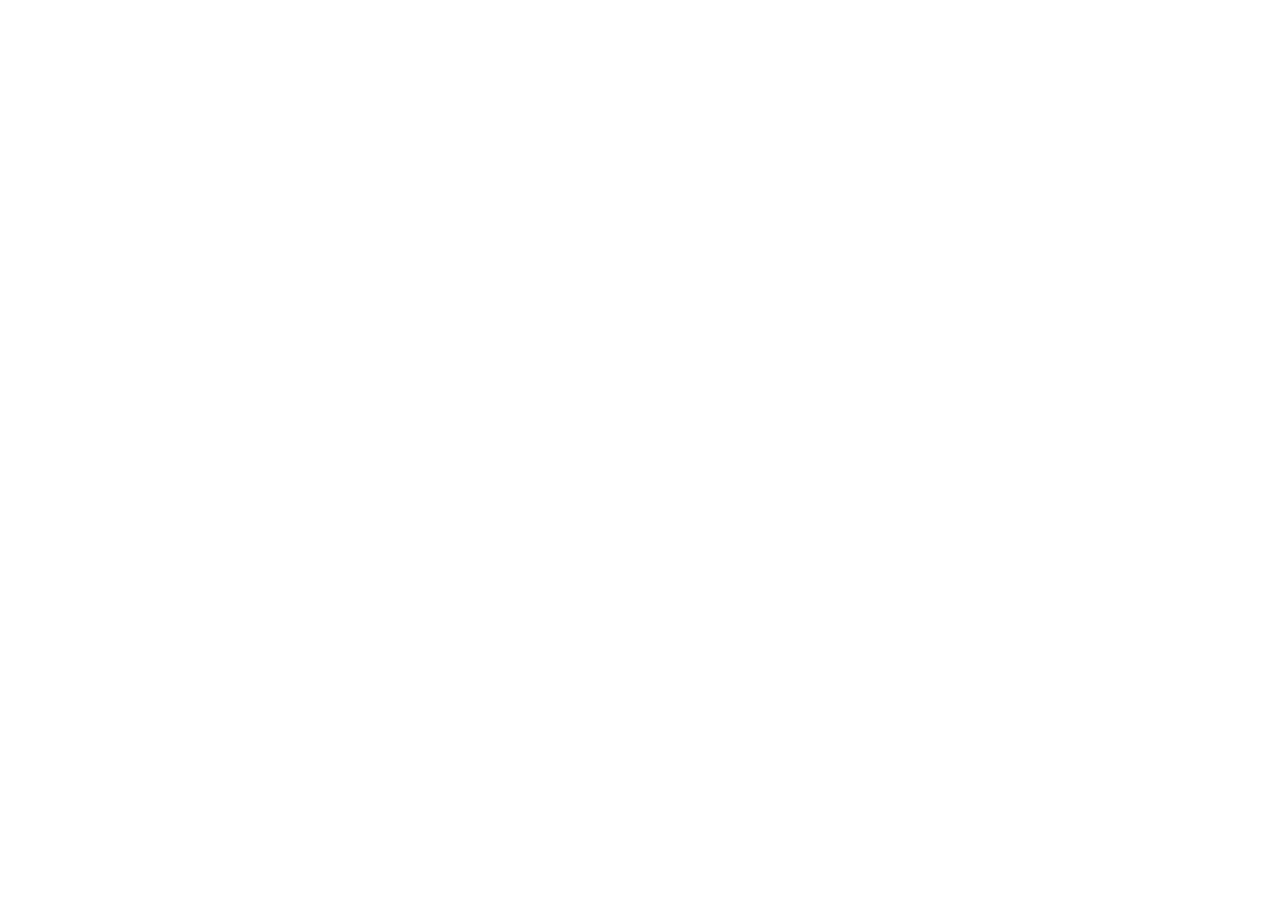
==== chocolate-com-pimenta/index.html @ 842f9f9d "Add Chocolate com Pimenta test host" ====
<!doctype html>
<html lang="pt-BR">
<head>
  <meta charset="utf-8" />
  <meta name="viewport" content="width=device-width,initial-scale=1" />
  <meta name="theme-color" content="#24110d" />
  <title>Chocolate com Pimenta — MVP</title>
  <meta name="description" content="MVP online da dinâmica Chocolate com Pimenta." />
  <link rel="stylesheet" href="./src/styles.css" />
</head>
<body>
  <div id="app" aria-live="polite"></div>
  <script src="./src/config.js"></script>
  <script src="./src/engine.js"></script>
  <script src="./src/store.js"></script>
  <script src="./src/app.js"></script>
</body>
</html>
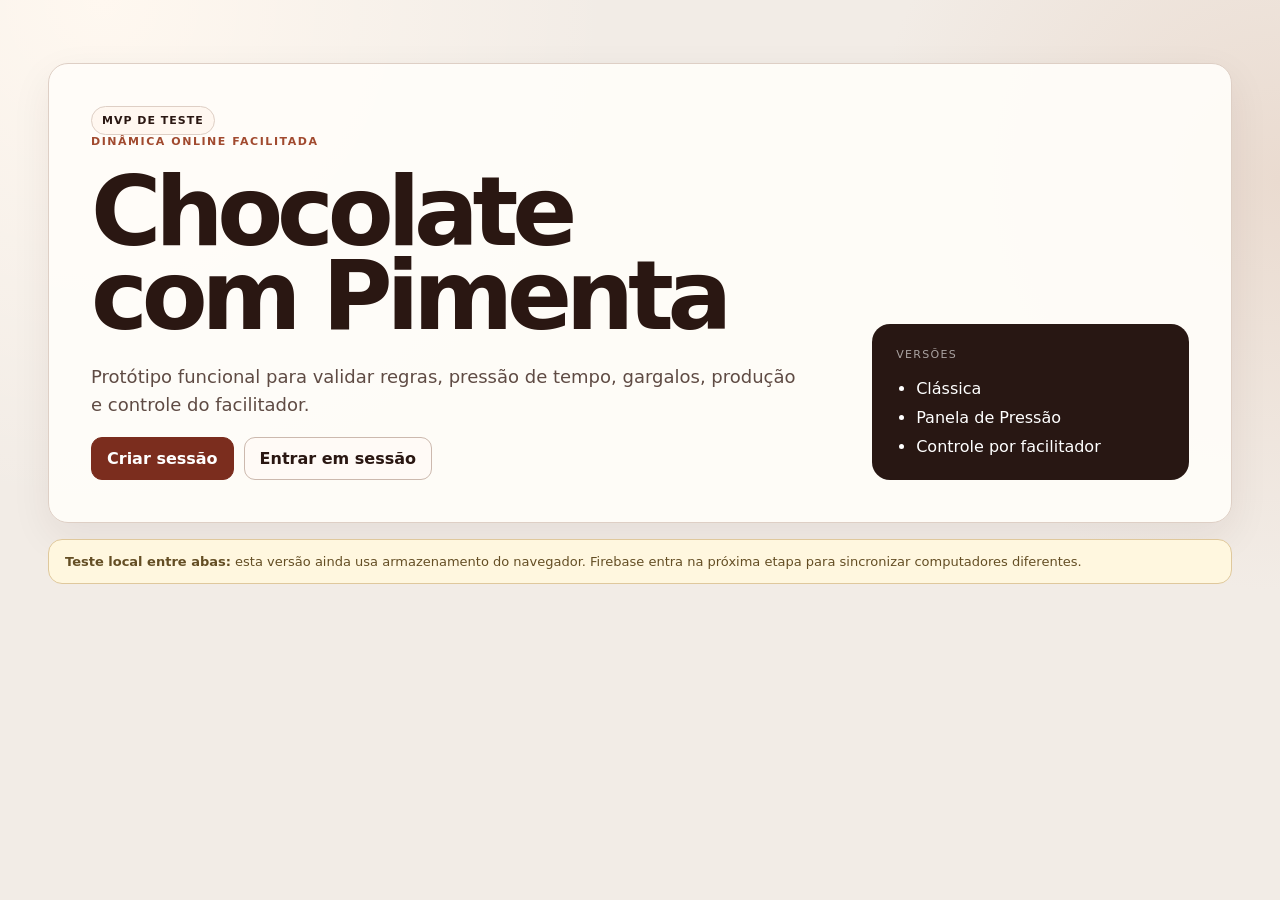
==== commit 6d46212d: "Publish Chocolate com Pimenta test build" ====
--- a/chocolate-com-pimenta/index.html
+++ b/chocolate-com-pimenta/index.html
@@ -12,7 +12,6 @@
   <div id="app" aria-live="polite"></div>
   <script src="./src/config.js"></script>
   <script src="./src/engine.js"></script>
-  <script src="./src/store.js"></script>
   <script src="./src/app.js"></script>
 </body>
 </html>
--- a/chocolate-com-pimenta/src/styles.css
+++ b/chocolate-com-pimenta/src/styles.css
@@ -0,0 +1,8 @@
+:root{
+  --bg:#f2ece6;--paper:#fffdf9;--ink:#2a1712;--muted:#78665f;--line:#decfc5;--soft:#f7f1ec;
+  --accent:#7b2d1e;--accent2:#a14a2f;--danger:#a43228;--success:#2f6b4f;--shadow:0 14px 40px rgba(55,31,22,.07);
+  font-family:Inter,ui-sans-serif,system-ui,-apple-system,BlinkMacSystemFont,"Segoe UI",sans-serif;color:var(--ink);background:var(--bg)
+}
+*{box-sizing:border-box}html{min-width:320px;background:var(--bg)}body{margin:0;min-height:100vh;background:radial-gradient(circle at 8% 0,#fff8f0 0,transparent 34%),radial-gradient(circle at 100% 20%,#eadbd0 0,transparent 28%),var(--bg)}button,input,select{font:inherit}button{cursor:pointer}button:disabled{cursor:not-allowed;opacity:.45}.shell{max-width:1240px;margin:0 auto;padding:28px}.shell--narrow{max-width:720px}.home{padding-top:7vh}.panel{background:rgba(255,253,249,.94);border:1px solid var(--line);border-radius:20px;box-shadow:var(--shadow)}.hero{padding:42px}.hero__grid{display:grid;grid-template-columns:minmax(0,1.4fr) minmax(260px,.6fr);gap:42px;align-items:end}.badge{display:inline-flex;padding:7px 10px;border:1px solid var(--line);border-radius:999px;font-size:11px;font-weight:800;letter-spacing:.09em;background:#fff7f0}.kicker{margin:0 0 8px;color:var(--accent2);font-size:11px;font-weight:850;letter-spacing:.14em}.hero h1{font-size:clamp(50px,8vw,96px);line-height:.88;letter-spacing:-.065em;margin:22px 0 24px;max-width:780px}.lead{max-width:710px;font-size:18px;line-height:1.55;color:#5f4b44}.heroCard{padding:24px;background:#281713;color:#fff;border-radius:18px}.heroCard__label{display:block;font-size:11px;letter-spacing:.12em;opacity:.6}.heroCard ul{margin:18px 0 0;padding-left:20px;display:grid;gap:10px}.buttonRow,.headerActions,.sessionActions{display:flex;gap:10px;flex-wrap:wrap}.btn{appearance:none;border:1px solid #ccb9ae;border-radius:11px;background:#fffaf6;color:var(--ink);font-weight:750;padding:11px 15px;transition:.16s ease}.btn:hover:not(:disabled){border-color:#9e735f;transform:translateY(-1px)}.btn--primary{background:var(--accent);border-color:var(--accent);color:white}.btn--danger{color:#972d24;border-color:#e4aaa4;background:#fff3f1}.btn--ghost{background:transparent}.btn--small{padding:7px 9px;font-size:12px}.btn--full{width:100%;margin-top:18px}.notice{margin-top:16px;border:1px solid #dfc89c;background:#fff7df;border-radius:14px;padding:14px 16px;color:#644e24;font-size:13px}.cards3{display:grid;grid-template-columns:repeat(3,minmax(0,1fr));gap:16px;margin-top:16px}.feature{padding:22px}.feature>span{font-size:11px;font-weight:850;color:var(--accent2)}.feature h2{margin:28px 0 8px;font-size:21px}.feature p,.muted{color:var(--muted);line-height:1.5}.back{border:0;background:transparent;color:#724c3e;font-weight:700;padding:10px 0;margin-bottom:8px}.formPanel{padding:28px}.pageTitle{font-size:44px;line-height:1;letter-spacing:-.04em;margin:0 0 8px}label{display:block;font-size:12px;font-weight:800;margin:18px 0 7px}input,select{width:100%;padding:11px 12px;border:1px solid #d5c4ba;border-radius:11px;background:white;color:var(--ink);outline:none}input:focus,select:focus{border-color:#9a654f;box-shadow:0 0 0 3px rgba(123,45,30,.08)}.segmented{display:grid;grid-template-columns:1fr 1fr;gap:8px}.segmented button{border:1px solid #d5c4ba;border-radius:11px;background:#fff;padding:12px;font-weight:750}.segmented button.is-active{background:#291713;border-color:#291713;color:white}.formGrid{display:grid;grid-template-columns:repeat(3,minmax(0,1fr));gap:12px}.formGrid--2{grid-template-columns:1fr 1fr}.inputSuffix{position:relative}.inputSuffix input{padding-right:48px}.inputSuffix span{position:absolute;right:12px;top:11px;color:var(--muted);font-size:12px}.dashboardHeader{display:flex;justify-content:space-between;align-items:flex-start;gap:18px;margin-bottom:18px}.dashboardTitle{font-size:40px;letter-spacing:-.045em;line-height:1;margin:0 0 5px}.headerActions{align-items:center;justify-content:flex-end}.timer{min-width:132px;padding:9px 14px;border-radius:14px;background:#291713;color:white;text-align:center}.timer span{display:block;font-size:9px;letter-spacing:.13em;opacity:.65}.timer strong{font-size:27px;line-height:1}.timer--danger{background:#8d2e24}.sessionBar{display:grid;grid-template-columns:auto minmax(0,1fr) auto;gap:20px;align-items:center;padding:18px}.sessionCode,.sessionLink{display:flex;flex-direction:column;gap:3px}.sessionCode span,.sessionLink span{font-size:10px;text-transform:uppercase;letter-spacing:.1em;color:var(--muted);font-weight:800}.sessionCode strong{font-size:26px;letter-spacing:.08em}.sessionLink code{font-size:12px;word-break:break-all;color:#684d43}.facControls{display:grid;grid-template-columns:1.35fr 1fr;gap:16px;margin-top:16px}.facControls>.panel,.timelinePanel{padding:20px}.sectionHeading{display:flex;align-items:flex-start;justify-content:space-between;gap:16px}.sectionHeading h2{margin:0;font-size:20px}.controlGrid{display:flex;flex-wrap:wrap;gap:9px;margin-top:16px}.ruleStrip{display:flex;gap:8px;flex-wrap:wrap;margin-top:16px}.ruleStrip span{background:var(--soft);border:1px solid #e7d9d1;border-radius:999px;padding:7px 10px;font-size:12px}.interventions{display:grid;gap:8px}.intervention{display:flex;text-align:left;gap:12px;align-items:center;border:1px solid #dfcfc5;background:#fffaf7;border-radius:12px;padding:10px}.intervention>span{display:grid;place-items:center;width:30px;height:30px;border-radius:8px;background:#2a1813;color:white;font-size:10px;font-weight:850}.intervention div{display:flex;flex-direction:column;gap:2px}.intervention small{color:var(--muted)}.intervention.is-done{background:#edf6f0;border-color:#b8d3c2}.teamGrid{display:grid;grid-template-columns:repeat(2,minmax(0,1fr));gap:16px;margin-top:16px}.teamPanel{padding:20px}.teamTop{display:flex;justify-content:space-between;gap:14px;align-items:flex-start}.teamName{border:0;padding:0;background:transparent;font-size:21px;font-weight:850;box-shadow:none!important}.scoreBadge{min-width:74px;text-align:right}.scoreBadge strong{display:block;font-size:28px;color:var(--accent)}.scoreBadge span{font-size:10px;color:var(--muted)}.metricGrid{display:grid;grid-template-columns:repeat(4,1fr);gap:7px;margin:16px 0}.metricGrid div{background:var(--soft);border-radius:10px;padding:9px}.metricGrid span{display:block;font-size:10px;color:var(--muted)}.metricGrid b{font-size:17px}.flavorCounts,.people,.inventory{display:flex;flex-wrap:wrap;gap:7px}.flavorCounts span,.people span{border:1px solid #e4d5cc;background:#f9f3ee;border-radius:999px;padding:6px 9px;font-size:11px}.people{margin-top:12px}.warning,.success,.infoBanner,.pauseBanner{border-radius:11px;padding:10px 12px;margin-top:12px;font-size:12px}.warning{background:#fff4d8;border:1px solid #eed58e;color:#6c511b}.success{background:#edf7f0;border:1px solid #c0d9c7;color:#2d664a}.infoBanner{background:#fff7e7;border:1px solid #ead8aa;color:#654e24;margin:0 0 14px}.pauseBanner{background:#291713;color:white;margin:0 0 14px}.timeline{display:grid;gap:0}.timeline>div{display:grid;grid-template-columns:76px 1fr;gap:10px;padding:9px 0;border-bottom:1px solid #efe5df}.timeline time{font:11px ui-monospace,SFMono-Regular,Menlo,monospace;color:#8d6454}.timeline span{font-size:12px;line-height:1.4}.timelinePanel{margin-top:16px}.joinDetails{display:flex;gap:8px;margin-top:12px}.joinDetails span{background:var(--soft);border-radius:999px;padding:6px 9px;font-size:11px}.inventory{margin-bottom:14px}.inventory span{background:#291713;color:white;border-radius:9px;padding:7px 9px;font-size:10px}.inventory b{font-size:13px}.factoryGrid{display:grid;grid-template-columns:1.2fr 1fr 1fr;gap:16px}.factoryStep{padding:20px;position:relative;overflow:hidden}.stepNo{font-size:11px;font-weight:900;color:var(--accent2);margin-bottom:18px}.factoryStep h2{font-size:20px;margin:0}.checkRow{display:flex;align-items:flex-end;gap:8px}.check{display:flex;align-items:center;gap:6px;border:1px solid #d8c8be;border-radius:10px;padding:10px;margin:0;flex:1}.check input{width:auto}.helper{margin-top:10px;text-align:center;font-size:11px;color:var(--muted)}.preparedList{display:grid;gap:7px;max-height:330px;overflow:auto;margin:14px 0}.preparedItem{display:flex;align-items:center;gap:9px;margin:0;border:1px solid #e1d2c9;border-radius:10px;padding:9px;background:#fff}.preparedItem input{width:auto}.preparedItem span{display:flex;flex-direction:column}.preparedItem small{color:var(--muted);font-size:10px}.freezerTitle{display:flex;justify-content:space-between;gap:12px}.freezerTitle strong{font-size:25px;color:var(--accent)}.freezerBox{display:grid;gap:8px;margin:16px 0;padding:12px;border:2px dashed #a8bbc0;border-radius:16px;background:#f4fafb;min-height:178px}.freezerBox--empty{display:grid;place-items:center;color:#70848a;font-size:12px}.freezerItem{display:grid;gap:5px;background:white;border:1px solid #d0dde0;border-radius:10px;padding:10px}.freezerItem span{font-size:10px;color:#728187}.scoreBig{font-size:42px;font-weight:900;color:var(--accent);letter-spacing:-.04em}.scoreBig span{font-size:11px;margin-left:5px;color:var(--muted)}.emptyBox,.emptyState{padding:28px;text-align:center;color:var(--muted)}.metric{padding:22px;display:flex;flex-direction:column;gap:6px}.metric span{font-size:11px;color:var(--muted)}.metric b{font-size:36px}.freezerCountdown{font-size:50px;font-weight:900;color:var(--accent);letter-spacing:-.05em}.flavorCounts--large span{font-size:13px}.toast{position:fixed;right:20px;bottom:20px;max-width:340px;padding:12px 15px;border-radius:12px;background:#291713;color:white;box-shadow:0 16px 38px rgba(0,0,0,.18);font-size:13px;z-index:100}.toast.error{background:#8e2d24}
+@media(max-width:960px){.hero__grid,.facControls,.factoryGrid{grid-template-columns:1fr}.sessionBar{grid-template-columns:1fr}.teamGrid{grid-template-columns:1fr}.cards3{grid-template-columns:1fr}.hero h1{font-size:60px}.sessionActions{justify-content:flex-start}}
+@media(max-width:640px){.shell{padding:16px}.hero{padding:24px}.hero h1{font-size:50px}.dashboardHeader{flex-direction:column}.headerActions{width:100%;justify-content:space-between}.formGrid,.formGrid--2{grid-template-columns:1fr}.metricGrid{grid-template-columns:repeat(2,1fr)}.pageTitle{font-size:36px}.sessionActions{display:grid;grid-template-columns:1fr}.sessionActions .btn{width:100%}}
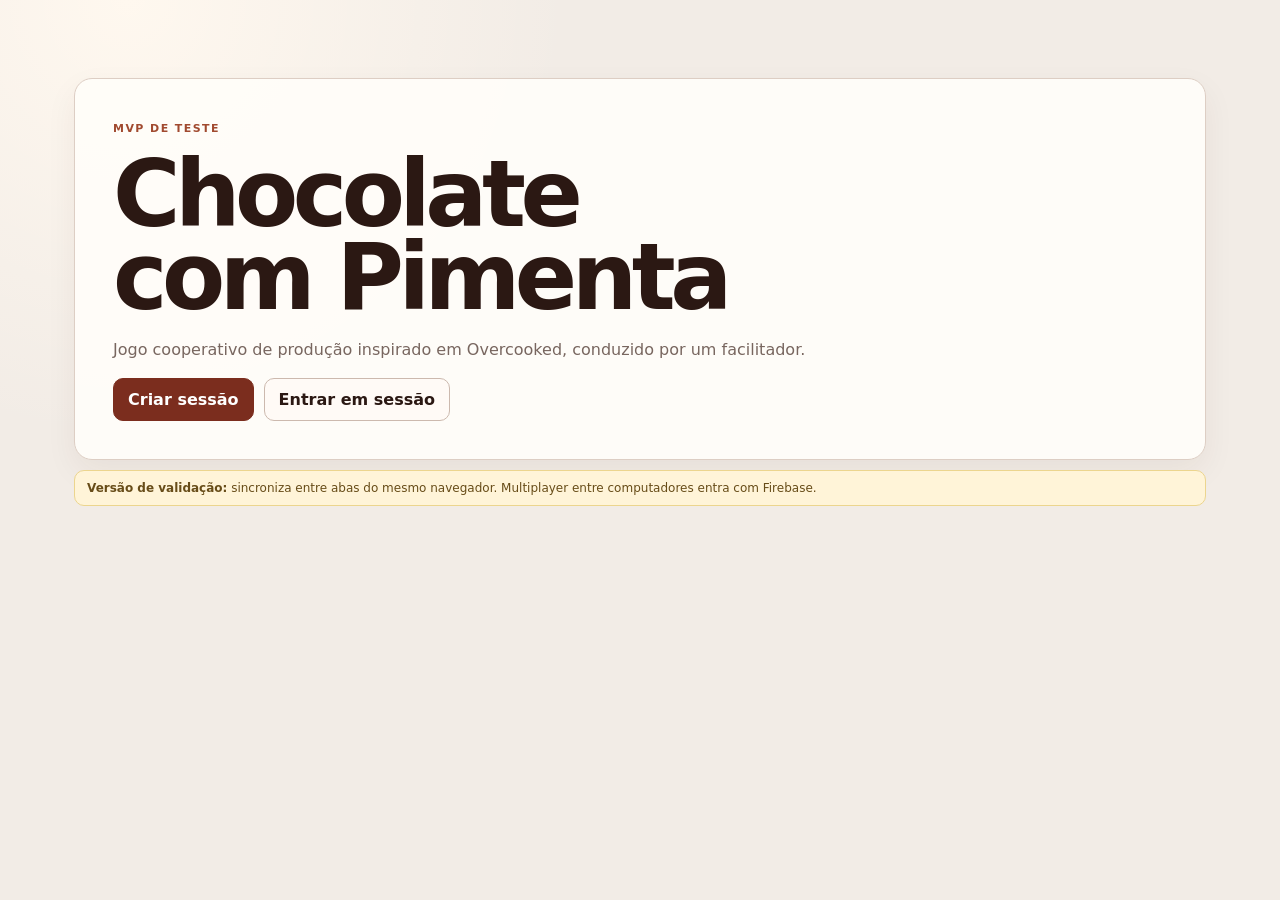
==== commit 21876765: "Make Chocolate com Pimenta standalone for direct testing" ====
--- a/chocolate-com-pimenta/index.html
+++ b/chocolate-com-pimenta/index.html
@@ -1,17 +1,36 @@
 <!doctype html>
 <html lang="pt-BR">
 <head>
-  <meta charset="utf-8" />
-  <meta name="viewport" content="width=device-width,initial-scale=1" />
-  <meta name="theme-color" content="#24110d" />
-  <title>Chocolate com Pimenta — MVP</title>
-  <meta name="description" content="MVP online da dinâmica Chocolate com Pimenta." />
-  <link rel="stylesheet" href="./src/styles.css" />
+<meta charset="utf-8"><meta name="viewport" content="width=device-width,initial-scale=1">
+<title>Chocolate com Pimenta — MVP</title>
+<style>
+:root{--bg:#f2ece6;--paper:#fffdf9;--ink:#2b1813;--muted:#78665f;--line:#ddcec4;--accent:#7b2d1e;--soft:#f8f2ed;--ok:#286449;--bad:#9a3026;font-family:Inter,system-ui,-apple-system,"Segoe UI",sans-serif;color:var(--ink);background:var(--bg)}*{box-sizing:border-box}body{margin:0;background:radial-gradient(circle at 10% 0,#fff8ef,transparent 30%),var(--bg);min-height:100vh}button,input,select{font:inherit}.wrap{max-width:1180px;margin:auto;padding:24px}.narrow{max-width:720px}.panel{background:rgba(255,253,249,.96);border:1px solid var(--line);border-radius:18px;padding:22px;box-shadow:0 12px 32px rgba(60,35,25,.06)}h1,h2,h3,p{margin-top:0}.hero{margin-top:6vh;padding:38px}.hero h1{font-size:clamp(48px,8vw,92px);line-height:.9;letter-spacing:-.06em;margin:18px 0}.eyebrow{font-size:11px;font-weight:850;letter-spacing:.13em;color:#a14a2f}.muted{color:var(--muted);line-height:1.5}.row{display:flex;gap:10px;flex-wrap:wrap}.grid{display:grid;gap:14px}.grid2{grid-template-columns:repeat(2,minmax(0,1fr))}.grid3{grid-template-columns:repeat(3,minmax(0,1fr))}.btn{border:1px solid #ccb9ae;background:#fffaf6;color:var(--ink);border-radius:10px;padding:11px 14px;font-weight:750;cursor:pointer}.btn:hover{border-color:#9d6d59}.primary{background:var(--accent);border-color:var(--accent);color:white}.danger{color:var(--bad);border-color:#e5aaa4;background:#fff3f1}.btn:disabled{opacity:.42;cursor:not-allowed}label{display:block;font-size:12px;font-weight:800;margin:14px 0 6px}input,select{width:100%;border:1px solid #d6c5bb;border-radius:10px;padding:11px;background:white;color:var(--ink)}.seg{display:grid;grid-template-columns:1fr 1fr;gap:8px}.seg button{border:1px solid #d6c5bb;background:#fff;border-radius:10px;padding:11px;font-weight:750}.seg .on{background:#2b1813;color:#fff}.head{display:flex;justify-content:space-between;gap:16px;align-items:flex-start;margin-bottom:15px}.head h1{font-size:38px;letter-spacing:-.04em;margin-bottom:5px}.timer{background:#2b1813;color:#fff;border-radius:13px;padding:9px 14px;min-width:120px;text-align:center}.timer small{display:block;opacity:.65;font-size:9px;letter-spacing:.12em}.timer b{font-size:26px}.bar{display:grid;grid-template-columns:auto 1fr auto;gap:18px;align-items:center}.code b{font-size:25px;letter-spacing:.08em}.link{font-size:11px;word-break:break-all;color:var(--muted)}.cards{display:grid;grid-template-columns:repeat(2,minmax(0,1fr));gap:14px;margin-top:14px}.team h3{margin-bottom:4px}.stats{display:grid;grid-template-columns:repeat(4,1fr);gap:7px;margin:14px 0}.stat{background:var(--soft);border-radius:9px;padding:9px}.stat small{display:block;color:var(--muted);font-size:9px}.stat b{font-size:18px}.chips{display:flex;gap:6px;flex-wrap:wrap}.chip{background:var(--soft);border:1px solid #e6d8d0;border-radius:999px;padding:6px 9px;font-size:11px}.warn,.ok,.pause{border-radius:10px;padding:10px 12px;font-size:12px;margin-top:10px}.warn{background:#fff4d8;color:#674c18;border:1px solid #ecd58e}.ok{background:#edf7f0;color:var(--ok);border:1px solid #bfd9c7}.pause{background:#2b1813;color:white}.factory{display:grid;grid-template-columns:1.1fr 1fr 1fr;gap:14px}.inv{display:flex;gap:6px;flex-wrap:wrap;margin-bottom:12px}.inv span{background:#2b1813;color:#fff;padding:6px 8px;border-radius:8px;font-size:10px}.queue{display:grid;gap:7px;max-height:310px;overflow:auto;margin:12px 0}.item{display:flex;gap:9px;align-items:center;border:1px solid #e2d4cb;border-radius:9px;padding:9px;background:white}.item input{width:auto}.freezer{min-height:160px;border:2px dashed #aabcc0;background:#f3fafb;border-radius:14px;padding:11px;margin:12px 0}.freezer .item{margin-bottom:7px}.big{font-size:38px;font-weight:900;color:var(--accent)}.timeline{display:grid;gap:6px;margin-top:12px}.event{border-top:1px solid #eee3dd;padding-top:7px;font-size:11px;color:var(--muted)}.toast{position:fixed;right:18px;bottom:18px;background:#2b1813;color:#fff;padding:11px 14px;border-radius:10px;z-index:10}.toast.bad{background:var(--bad)}@media(max-width:900px){.factory,.cards,.grid3{grid-template-columns:1fr}.bar{grid-template-columns:1fr}.head{flex-direction:column}.stats{grid-template-columns:repeat(2,1fr)}}@media(max-width:600px){.wrap{padding:14px}.hero{padding:24px}.hero h1{font-size:50px}.grid2{grid-template-columns:1fr}}
+</style>
 </head>
-<body>
-  <div id="app" aria-live="polite"></div>
-  <script src="./src/config.js"></script>
-  <script src="./src/engine.js"></script>
-  <script src="./src/app.js"></script>
-</body>
-</html>
+<body><div id="app"></div><div id="toast" class="toast" hidden></div>
+<script>
+(()=>{'use strict';
+const R={milk:{n:'Ao Leite',p:1,t:20,b:1,w:'Marrom claro',r:1,tag:0,tulle:0},dark:{n:'Amargo',p:1,t:20,b:1,w:'Marrom escuro',r:1,tag:0,tulle:0},white:{n:'Branco',p:1,t:20,b:1,w:'Bege',r:1,tag:0,tulle:0},pistachio:{n:'Pistache',p:3,t:45,b:2,w:'Verde',r:1,tag:1,tulle:0},berries:{n:'Frutas Vermelhas',p:5,t:50,b:2,w:'Vermelho',r:1,tag:1,tulle:0},caramel:{n:'Caramelo',p:7,t:60,b:2,w:'Amarelo',r:2,tag:1,tulle:1}};
+const app=document.getElementById('app'),T=document.getElementById('toast');let screen=new URLSearchParams(location.search).get('join')?'join':'home',code=(new URLSearchParams(location.search).get('join')||'').toUpperCase(),pid='',selected=[];
+const uid=()=>Math.random().toString(36).slice(2)+Date.now().toString(36),key=c=>'choco-v4-'+c,load=c=>{try{return JSON.parse(localStorage.getItem(key(c)))}catch{return null}},save=s=>{localStorage.setItem(key(s.code),JSON.stringify(s));localStorage.setItem('choco-last-v4',s.code);return s},esc=x=>String(x??'').replace(/[&<>\"]/g,m=>({'&':'&amp;','<':'&lt;','>':'&gt;','\"':'&quot;'}[m]||m)),fmt=x=>`${String(Math.floor(Math.max(0,x)/60)).padStart(2,'0')}:${String(Math.max(0,x)%60).padStart(2,'0')}`;
+function toast(m,b=0){T.textContent=m;T.className='toast'+(b?' bad':'');T.hidden=false;setTimeout(()=>T.hidden=true,2200)}
+function rem(s){if(s.paused!=null)return s.paused;if(!s.endsAt)return 0;return Math.max(0,Math.ceil((s.endsAt-Date.now())/1000))}
+function phase(s){return({lobby:'Lobby',planning:'Planejamento',production:'Produção',results:'Encerrado'})[s.phase]}
+function team(i){return{id:uid(),name:'Fábrica '+String.fromCharCode(65+i),players:[],inv:{base:70,ribbons:50,tags:20,tulle:20,wrap:{'Marrom claro':30,'Marrom escuro':30,'Bege':30,'Verde':20,'Vermelho':20,'Amarelo':20}},prepared:[],freezer:null,done:[],pen:[]}}
+function make(mode,n,plan,prod){const c=Math.random().toString(36).slice(2,8).toUpperCase();return{code:c,mode,phase:'lobby',entries:true,plan:+plan*60,prod:+prod*60,endsAt:null,paused:null,cap:3,berries:5,inter:{talent:0,market:0,cap:0},teams:Array.from({length:+n},(_,i)=>team(i)),events:[{t:Date.now(),m:'Sessão criada.'}]}}
+function mutate(c,fn){let s=load(c);if(!s)return toast('Sessão não encontrada.',1);try{s=fn(s)||s;save(s);render()}catch(e){toast(e.message,1)}}
+function score(t,s){const c={milk:0,dark:0,white:0,pistachio:0,berries:0,caramel:0};t.done.forEach(x=>c[x.f]++);const ok=c.milk>=10&&c.dark>=10&&c.white>=10;return{c,ok,total:c.milk+c.dark+c.white+(ok?c.pistachio*3+c.berries*s.berries+c.caramel*7:0)}}
+function settle(s){let ch=0;s.teams.forEach(t=>{if(t.freezer&&t.freezer.end<=Date.now()){t.done.push(...t.freezer.items.map(x=>({f:x.f,id:x.id})));t.freezer=null;ch=1}});if(ch)save(s);return s}
+function timer(s){return `<div class="timer"><small>${s.paused!=null?'PAUSADO':phase(s).toUpperCase()}</small><b data-clock>${fmt(rem(s))}</b></div>`}
+function home(){app.innerHTML=`<main class="wrap"><section class="panel hero"><span class="eyebrow">MVP DE TESTE</span><h1>Chocolate<br>com Pimenta</h1><p class="muted">Jogo cooperativo de produção inspirado em Overcooked, conduzido por um facilitador.</p><div class="row"><button class="btn primary" id="create">Criar sessão</button><button class="btn" id="join">Entrar em sessão</button></div></section><p class="warn"><b>Versão de validação:</b> sincroniza entre abas do mesmo navegador. Multiplayer entre computadores entra com Firebase.</p></main>`;create.onclick=()=>{screen='setup';render()};join.onclick=()=>{screen='join';code='';render()}}
+function setup(){app.innerHTML=`<main class="wrap narrow"><button class="btn" id="back">← Início</button><section class="panel" style="margin-top:12px"><span class="eyebrow">FACILITADOR</span><h1>Criar sessão</h1><label>Versão</label><div class="seg"><button class="on" data-m="classic">Clássica</button><button data-m="pressure">Panela de Pressão</button></div><div class="grid grid3"><div><label>Equipes</label><input id="teams" type="number" min="2" max="4" value="2"></div><div><label>Planejamento (min)</label><input id="plan" type="number" min="1" value="10"></div><div><label>Produção (min)</label><input id="prod" type="number" min="1" value="15"></div></div><button class="btn primary" id="go" style="margin-top:18px;width:100%">Criar sessão</button></section></main>`;let mode='classic';back.onclick=()=>{screen='home';render()};document.querySelectorAll('[data-m]').forEach(b=>b.onclick=()=>{mode=b.dataset.m;document.querySelectorAll('[data-m]').forEach(x=>x.classList.toggle('on',x===b))});go.onclick=()=>{let s=make(mode,Math.max(2,Math.min(4,+teams.value)),plan.value,prod.value);save(s);code=s.code;screen='fac';render()}}
+function teamCard(t,s){let sc=score(t,s);return `<article class="panel team"><h3>${esc(t.name)}</h3><p class="muted">${t.players.length} participante(s)</p><div class="stats"><div class="stat"><small>Pontos</small><b>${sc.total}</b></div><div class="stat"><small>Concluídas</small><b>${t.done.length}</b></div><div class="stat"><small>Preparadas</small><b>${t.prepared.length}</b></div><div class="stat"><small>Penalidades</small><b>${t.pen.length}</b></div></div><div class="chips">${Object.keys(R).map(k=>`<span class="chip">${R[k].n} <b>${sc.c[k]}</b></span>`).join('')}</div>${sc.ok?'<div class="ok">Meta 10+10+10 atingida.</div>':'<div class="warn">Premium bloqueado até 10+10+10.</div>'}</article>`}
+function fac(){let s=settle(load(code));if(!s)return home();let url=location.href.split('?')[0]+'?join='+s.code;app.innerHTML=`<main class="wrap"><header class="head"><div><span class="eyebrow">FACILITADOR · ${s.mode==='pressure'?'PANELA DE PRESSÃO':'CLÁSSICA'}</span><h1>Chocolate com Pimenta</h1><p class="muted">${phase(s)} · ${s.entries?'entradas abertas':'entradas fechadas'}</p></div>${timer(s)}</header><section class="panel bar"><div class="code"><small>CÓDIGO</small><br><b>${s.code}</b></div><div class="link">${esc(url)}</div><div class="row"><button class="btn" id="copy">Copiar link</button><button class="btn" id="open">Abrir participante</button></div></section><section class="grid grid2" style="margin-top:14px"><article class="panel"><span class="eyebrow">CONTROLE</span><h2>Sessão</h2><div class="row"><button class="btn" id="planning">Planejamento</button><button class="btn primary" id="production">Produção</button>${s.endsAt?'<button class="btn" id="pause">Pausar</button>':''}${s.paused!=null?'<button class="btn" id="resume">Retomar</button>':''}<button class="btn" id="plus">+1 min</button><button class="btn danger" id="end">Encerrar</button><button class="btn" id="entries">${s.entries?'Fechar entradas':'Reabrir entradas'}</button></div><div class="chips" style="margin-top:14px"><span class="chip">Freezer <b>${s.cap}</b></span><span class="chip">Frutas Vermelhas <b>${s.berries} pts</b></span></div></article>${s.mode==='pressure'?`<article class="panel"><span class="eyebrow">INTERVENÇÕES</span><h2>Panela de Pressão</h2><div class="grid"><button class="btn" data-i="talent" ${s.inter.talent?'disabled':''}>Compartilhamento de talentos</button><button class="btn" data-i="market" ${s.inter.market?'disabled':''}>Mercado: Frutas Vermelhas 5 → 3</button><button class="btn" data-i="cap" ${s.inter.cap?'disabled':''}>Freezer 3 → 2</button></div></article>`:''}</section><section class="cards">${s.teams.map(t=>teamCard(t,s)).join('')}</section><section class="panel" style="margin-top:14px"><span class="eyebrow">HISTÓRICO</span><div class="timeline">${[...s.events].reverse().slice(0,10).map(e=>`<div class="event">${new Date(e.t).toLocaleTimeString('pt-BR')} · ${esc(e.m)}</div>`).join('')}</div></section></main>`;
+copy.onclick=async()=>{try{await navigator.clipboard.writeText(url);toast('Link copiado')}catch{toast('Copie o link manualmente',1)}};open.onclick=()=>window.open(url,'_blank');planning.onclick=()=>mutate(code,x=>{x.phase='planning';x.endsAt=Date.now()+x.plan*1000;x.paused=null;x.events.push({t:Date.now(),m:'Planejamento iniciado.'});return x});production.onclick=()=>mutate(code,x=>{x.phase='production';x.endsAt=Date.now()+x.prod*1000;x.paused=null;x.events.push({t:Date.now(),m:'Produção iniciada.'});return x});if(document.getElementById('pause'))pause.onclick=()=>mutate(code,x=>{x.paused=rem(x);x.endsAt=null;return x});if(document.getElementById('resume'))resume.onclick=()=>mutate(code,x=>{x.endsAt=Date.now()+x.paused*1000;x.paused=null;return x});plus.onclick=()=>mutate(code,x=>{if(x.endsAt)x.endsAt+=60000;else if(x.paused!=null)x.paused+=60;return x});end.onclick=()=>mutate(code,x=>{x.phase='results';x.endsAt=null;x.paused=null;return x});entries.onclick=()=>mutate(code,x=>{x.entries=!x.entries;return x});document.querySelectorAll('[data-i]').forEach(b=>b.onclick=()=>mutate(code,x=>{let k=b.dataset.i;if(k==='market'){x.berries=3;x.inter.market=1;x.events.push({t:Date.now(),m:'Mercado atualizado: Frutas Vermelhas valem 3 pontos.'})}if(k==='cap'){x.cap=2;x.inter.cap=1;x.events.push({t:Date.now(),m:'Freezer reduzido para 2.'})}if(k==='talent'){let movers=x.teams.map(t=>t.players[0]||null);if(movers.filter(Boolean).length<2)throw Error('São necessários participantes em pelo menos duas equipes.');x.teams.forEach((t,i)=>{let p=movers[i];if(p){t.players=t.players.filter(z=>z.id!==p.id);x.teams[(i+1)%x.teams.length].players.push(p)}});x.inter.talent=1;x.events.push({t:Date.now(),m:'Compartilhamento de talentos aplicado.'})}return x}))}
+function join(){let s=code.length===6?load(code):null;app.innerHTML=`<main class="wrap narrow"><button class="btn" id="back">← Início</button><section class="panel" style="margin-top:12px"><span class="eyebrow">ENTRAR</span><h1>Participante</h1><label>Código</label><input id="c" maxlength="6" value="${esc(code)}" placeholder="ABC123">${s?`<label>Nome</label><input id="name" placeholder="Seu nome"><label>Equipe</label><select id="team">${s.teams.map(t=>`<option value="${t.id}">${esc(t.name)}</option>`).join('')}</select><button class="btn primary" id="enter" style="width:100%;margin-top:18px" ${s.entries?'':'disabled'}>${s.entries?'Entrar':'Entradas fechadas'}</button>`:'<p class="muted" style="margin-top:12px">Digite o código da sessão. A sessão precisa ter sido criada neste mesmo navegador nesta versão de teste.</p>'}</section></main>`;back.onclick=()=>{screen='home';render()};c.oninput=e=>{code=e.target.value.toUpperCase().replace(/[^A-Z0-9]/g,'').slice(0,6);e.target.value=code;if(code.length===6)setTimeout(render,0)};if(s)enter.onclick=()=>{let n=name.value.trim();if(!n)return toast('Informe seu nome.',1);let t=s.teams.find(x=>x.id===team.value),p={id:uid(),name:n};t.players.push(p);save(s);pid=p.id;sessionStorage.setItem('choco-p-'+s.code,pid);screen='player';render()}}
+function player(){let s=settle(load(code)),id=pid||sessionStorage.getItem('choco-p-'+code);if(!s||!id){screen='join';return render()}let t=s.teams.find(t=>t.players.some(p=>p.id===id)),p=t&&t.players.find(p=>p.id===id);if(!p){screen='join';return render()}let sc=score(t,s),active=s.phase==='production'&&s.paused==null&&rem(s)>0;selected=selected.filter(i=>t.prepared.some(x=>x.id===i));app.innerHTML=`<main class="wrap"><header class="head"><div><span class="eyebrow">${esc(t.name)} · ${esc(p.name)}</span><h1>Fábrica</h1><p class="muted">${phase(s)}</p></div>${timer(s)}</header>${s.paused!=null?'<div class="pause">Dinâmica pausada pelo facilitador.</div>':''}<div class="inv"><span>Barras ${t.inv.base}</span><span>Fitas ${t.inv.ribbons}</span><span>Tags ${t.inv.tags}</span><span>Tule ${t.inv.tulle}</span></div><section class="factory"><article class="panel"><span class="eyebrow">01</span><h2>Montagem</h2><label>Sabor</label><select id="flavor">${Object.keys(R).map(k=>`<option value="${k}">${R[k].n} · ${k==='berries'?s.berries:R[k].p} pts · ${R[k].t}s</option>`).join('')}</select><button class="btn primary" id="prepare" style="width:100%;margin-top:14px" ${active?'':'disabled'}>Preparar barra</button><p class="muted" style="font-size:11px;margin-top:10px">A receita correta é aplicada automaticamente nesta versão de validação.</p></article><article class="panel"><span class="eyebrow">02</span><h2>Fila do freezer</h2><div class="queue">${t.prepared.length?t.prepared.map(x=>`<label class="item"><input type="checkbox" data-id="${x.id}" ${selected.includes(x.id)?'checked':''}><span><b>${R[x.f].n}</b><br><small>${R[x.f].t}s</small></span></label>`).join(''):'<p class="muted">Nenhuma barra preparada.</p>'}</div><button class="btn" id="freeze" style="width:100%" ${active&&!t.freezer&&t.prepared.length?'':'disabled'}>Iniciar ciclo</button></article><article class="panel"><span class="eyebrow">03</span><h2>Freezer</h2><div class="freezer">${t.freezer?t.freezer.items.map(x=>`<div class="item"><span><b>${R[x.f].n}</b><br><small data-end="${t.freezer.end}">${Math.max(0,Math.ceil((t.freezer.end-Date.now())/1000))}s</small></span><button class="btn danger" data-pull="${x.id}" ${active?'':'disabled'}>Retirar antes</button></div>`).join(''):'<p class="muted">FREEZER LIVRE · capacidade '+s.cap+'</p>'}</div></article></section><section class="grid grid2" style="margin-top:14px"><article class="panel"><span class="eyebrow">PONTUAÇÃO</span><div class="big">${sc.total} pts</div><div class="chips">${Object.keys(R).map(k=>`<span class="chip">${R[k].n} <b>${sc.c[k]}</b></span>`).join('')}</div>${sc.ok?'<div class="ok">Meta 10+10+10 atingida.</div>':'<div class="warn">Premium não pontua até 10+10+10.</div>'}</article><article class="panel"><span class="eyebrow">QUALIDADE</span><h2>${t.pen.length} penalidade(s)</h2><div class="timeline">${[...t.pen].reverse().slice(0,8).map(x=>`<div class="event">${esc(x)}</div>`).join('')||'<p class="muted">Nenhuma penalidade.</p>'}</div></article></section></main>`;
+prepare.onclick=()=>mutate(code,x=>{let tt=x.teams.find(z=>z.id===t.id),r=R[flavor.value];if(tt.inv.base<r.b||tt.inv.ribbons<r.r||tt.inv.tags<r.tag||tt.inv.tulle<r.tulle||tt.inv.wrap[r.w]<1)throw Error('Recursos insuficientes.');tt.inv.base-=r.b;tt.inv.ribbons-=r.r;tt.inv.tags-=r.tag;tt.inv.tulle-=r.tulle;tt.inv.wrap[r.w]--;tt.prepared.push({id:uid(),f:flavor.value});return x});document.querySelectorAll('[data-id]').forEach(i=>i.onchange=()=>{if(i.checked&&!selected.includes(i.dataset.id))selected.push(i.dataset.id);if(!i.checked)selected=selected.filter(z=>z!==i.dataset.id)});freeze.onclick=()=>mutate(code,x=>{let tt=x.teams.find(z=>z.id===t.id),items=tt.prepared.filter(z=>selected.includes(z.id));if(!items.length)throw Error('Selecione barras.');tt.prepared=tt.prepared.filter(z=>!selected.includes(z.id));selected=[];if(items.length>x.cap){tt.pen.push('Excesso de capacidade no freezer: '+items.length+' barras invalidadas.');return x}if(new Set(items.map(z=>R[z.f].t)).size>1){tt.pen.push('Tempos de resfriamento incompatíveis: barras invalidadas.');return x}tt.freezer={items,end:Date.now()+R[items[0].f].t*1000};return x});document.querySelectorAll('[data-pull]').forEach(b=>b.onclick=()=>mutate(code,x=>{let tt=x.teams.find(z=>z.id===t.id),it=tt.freezer.items.find(z=>z.id===b.dataset.pull);tt.freezer.items=tt.freezer.items.filter(z=>z.id!==it.id);if(!tt.freezer.items.length)tt.freezer=null;tt.pen.push('Retirada antecipada: '+R[it.f].n+' invalidado.');return x}))}
+function render(){if(screen==='home')home();else if(screen==='setup')setup();else if(screen==='fac')fac();else if(screen==='join')join();else if(screen==='player')player()}
+window.addEventListener('storage',e=>{if(code&&e.key===key(code))render()});setInterval(()=>{if((screen==='fac'||screen==='player')&&code){let s=load(code);if(s){let before=s.teams.some(t=>t.freezer&&t.freezer.end<=Date.now());if(before){settle(s);render()}let c=document.querySelector('[data-clock]');if(c)c.textContent=fmt(rem(load(code)));document.querySelectorAll('[data-end]').forEach(x=>x.textContent=Math.max(0,Math.ceil((+x.dataset.end-Date.now())/1000))+'s')}}},500);render();
+})();
+</script></body></html>
